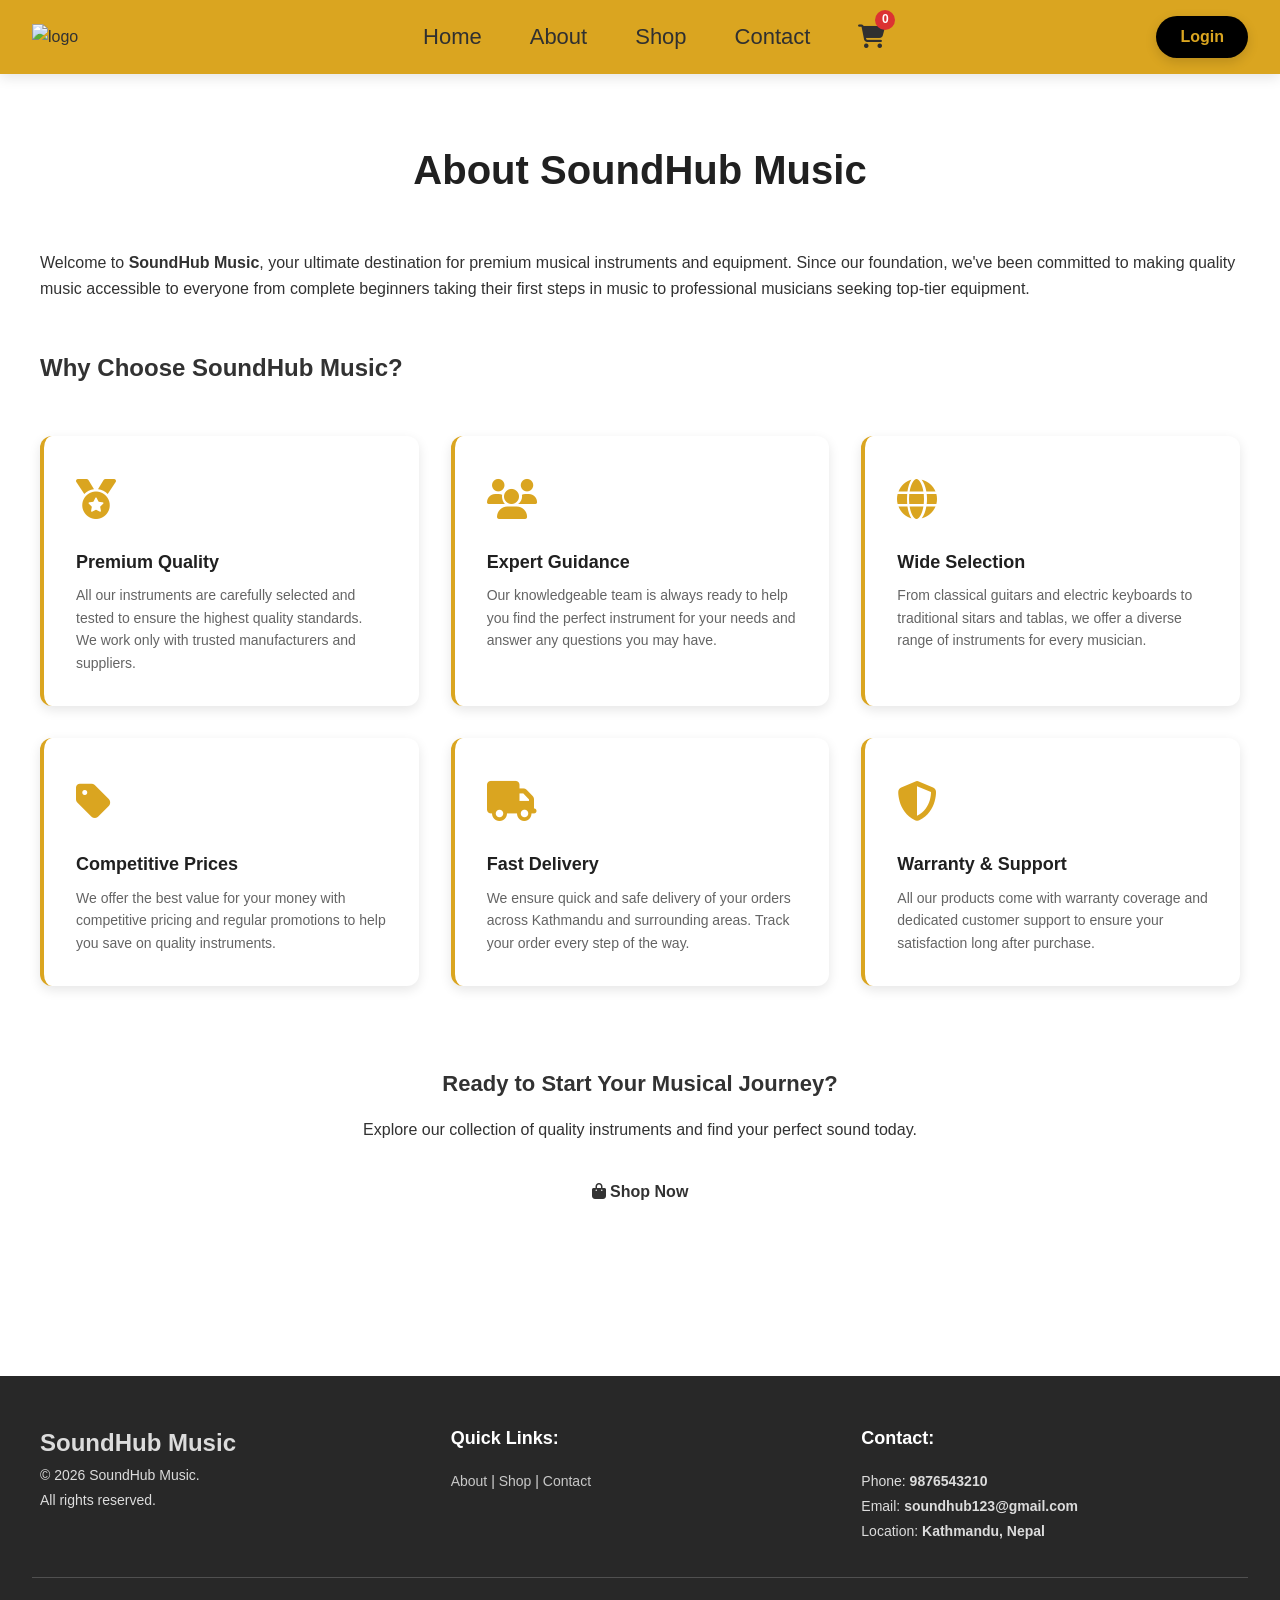
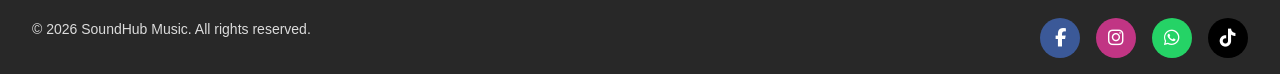
==== about.html @ e7123ff2 "initial commit" ====
<!DOCTYPE html>
<html lang="en">
<head>
    <meta charset="UTF-8">
    <meta name="viewport" content="width=device-width, initial-scale=1.0">
    <title>About Us - SoundHub Music</title>
    <link href="https://cdnjs.cloudflare.com/ajax/libs/font-awesome/6.4.0/css/all.min.css" rel="stylesheet">
    <link rel="stylesheet" href="style.css">
</head>
<body>
    <!-- Header -->
    <header>
         <div class="logo-section">
           <img src="../image/logo.png" alt="logo">
        </div>
        <nav>
            <a href="index.html">Home</a>
            <a href="about.html">About</a>
            <a href="products.html">Shop</a>
            <a href="contact.html">Contact</a>
            <div class="cart-icon" onclick="openCart()">
                <i class="fas fa-shopping-cart"></i>
                <span class="cart-count" id="cartCount">0</span>
            </div>
        </nav>
        <button class="login-btn" onclick="openLogin()">Login</button>
    </header>

    <!-- About Section -->
    <section class="content-section">
        <div class="section-container">
            <h2 class="section-title">About SoundHub Music</h2>
            
            <p class="section-intro">
                Welcome to <strong>SoundHub Music</strong>, your ultimate destination for premium musical instruments and equipment. 
                Since our foundation, we've been committed to making quality music accessible to everyone from complete beginners 
                taking their first steps in music to professional musicians seeking top-tier equipment.
            </p>

            <h3 style="font-size: 24px; margin-top: 3rem; margin-bottom: 2rem; color: var(--text-dark);">Why Choose SoundHub Music?</h3>

            <div class="features-grid">
                <div class="feature-card">
                    <div class="feature-icon">
                        <i class="fas fa-medal"></i>
                    </div>
                    <div class="feature-title">Premium Quality</div>
                    <div class="feature-description">
                        All our instruments are carefully selected and tested to ensure the highest quality standards. 
                        We work only with trusted manufacturers and suppliers.
                    </div>
                </div>

                <div class="feature-card">
                    <div class="feature-icon">
                        <i class="fas fa-users"></i>
                    </div>
                    <div class="feature-title">Expert Guidance</div>
                    <div class="feature-description">
                        Our knowledgeable team is always ready to help you find the perfect instrument for your needs and 
                        answer any questions you may have.
                    </div>
                </div>

                <div class="feature-card">
                    <div class="feature-icon">
                        <i class="fas fa-globe"></i>
                    </div>
                    <div class="feature-title">Wide Selection</div>
                    <div class="feature-description">
                        From classical guitars and electric keyboards to traditional sitars and tablas, we offer a diverse 
                        range of instruments for every musician.
                    </div>
                </div>

                <div class="feature-card">
                    <div class="feature-icon">
                        <i class="fas fa-tag"></i>
                    </div>
                    <div class="feature-title">Competitive Prices</div>
                    <div class="feature-description">
                        We offer the best value for your money with competitive pricing and regular promotions to help you 
                        save on quality instruments.
                    </div>
                </div>

                <div class="feature-card">
                    <div class="feature-icon">
                        <i class="fas fa-truck"></i>
                    </div>
                    <div class="feature-title">Fast Delivery</div>
                    <div class="feature-description">
                        We ensure quick and safe delivery of your orders across Kathmandu and surrounding areas. Track your 
                        order every step of the way.
                    </div>
                </div>

                <div class="feature-card">
                    <div class="feature-icon">
                        <i class="fas fa-shield-alt"></i>
                    </div>
                    <div class="feature-title">Warranty & Support</div>
                    <div class="feature-description">
                        All our products come with warranty coverage and dedicated customer support to ensure your satisfaction 
                        long after purchase.
                    </div>
                </div>
            </div>



            <div style="background: linear-gradient(135deg, var(--primary-gold), var(--hover-gold)); 
                padding: 2rem; border-radius: 12px; margin-top: 3rem; text-align: center; color: var(--primary-dark);">
                <h3 style="font-size: 22px; margin-bottom: 1rem;">Ready to Start Your Musical Journey?</h3>
                <p style="margin-bottom: 1.5rem; font-size: 16px;">
                    Explore our collection of quality instruments and find your perfect sound today.
                </p>
                <a href="products.html" style="display: inline-block; background: white; color: var(--primary-gold); 
                   padding: 0.75rem 2rem; border-radius: 25px; text-decoration: none; font-weight: 600; 
                   transition: all 0.3s ease;" 
                   onmouseover="this.style.transform='scale(1.05)'" 
                   onmouseout="this.style.transform='scale(1)'">
                    <i class="fas fa-shopping-bag"></i> Shop Now
                </a>
            </div>
        </div>
    </section>

    <!-- Footer -->
    <footer>
        <div class="footer-content">
            <div class="footer-section">
                <h2>SoundHub Music</h2>
                <p>© 2026 SoundHub Music.<br>All rights reserved.</p>
            </div>
            <div class="footer-section">
                <h3>Quick Links:</h3>
                <p>
                    <a href="about.html">About</a> | 
                    <a href="products.html">Shop</a> | 
                    <a href="contact.html">Contact</a>
                </p>
            </div>
            <div class="footer-section">
                <h3>Contact:</h3>
                <p>Phone: <strong>9876543210</strong><br>
                Email: <strong>soundhub123@gmail.com</strong><br>
                Location: <strong>Kathmandu, Nepal</strong></p>
            </div>
        </div>
        <div class="footer-divider">
            <p>&copy; 2026 SoundHub Music. All rights reserved.</p>
            <div class="social-links">
                <a href="https://facebook.com" class="social-icon facebook-icon" title="Facebook">
                    <i class="fab fa-facebook-f"></i>
                </a>
                <a href="https://instagram.com" class="social-icon instagram-icon" title="Instagram">
                    <i class="fab fa-instagram"></i>
                </a>
                <a href="https://whatsapp.com" class="social-icon whatsapp-icon" title="WhatsApp">
                    <i class="fab fa-whatsapp"></i>
                </a>
                <a href="https://tiktok.com" class="social-icon tiktok-icon" title="TikTok">
                    <i class="fab fa-tiktok"></i>
                </a>
            </div>
        </div>
    </footer>

    <script src="script.js"></script>
</body>
</html>
---- style.css ----
* {
    margin: 0;
    padding: 0;
    box-sizing: border-box;
}

html {
    scroll-behavior: smooth;
}

body {
    font-family: 'Segoe UI', Tahoma, Geneva, Verdana, sans-serif;
    color: rgb(50, 50, 50);
    line-height: 1.6;
    overflow-x: hidden;
}

header {
    background: rgb(218, 165, 32);
    padding: 16px 32px;
    display: flex;
    justify-content: space-between;
    align-items: center;
    box-shadow: 0 4px 12px rgba(0, 0, 0, 0.1);
    position: sticky;
    top: 0;
    z-index: 1000;
    animation: slideDown 0.5s ease-out;
}

.logo-section {
    width: 120px;
    align-items: center;
    gap: 16px;
    cursor: pointer;
    transition: transform 0.3s ease;
}

.logo-section img {
    width: 100%;
    height: auto;
    display: block;
}

.logo-section:hover {
    transform: scale(1.05);
}

nav {
    display: flex;
    gap: 48px;
    align-items: center;
}

nav a {
    color: rgb(48, 48, 48);
    text-decoration: none;
    font-weight: 500;
    font-size: 22px;
    position: relative;
    transition: color 0.3s ease;
}

nav a::after {
    content: '';
    position: absolute;
    bottom: -5px;
    left: 0;
    width: 0;
    height: 3px;
    background: rgb(48, 48, 48);
    transition: width 0.3s ease;
}

nav a:hover::after {
    width: 100%;
}

.cart-icon {
    font-size: 24px;
    color: rgb(48, 48, 48);
    cursor: pointer;
    transition: transform 0.3s ease;
    position: relative;
}

.cart-icon:hover {
    transform: scale(1.15);
}

.cart-count {
    position: absolute;
    top: -8px;
    right: -10px;
    background: rgb(220, 50, 50);
    color: white;
    border-radius: 50%;
    width: 20px;
    height: 20px;
    display: flex;
    align-items: center;
    justify-content: center;
    font-size: 12px;
    font-weight: bold;
}

.login-btn {
    background: rgb(0, 0, 0);
    color: rgb(218, 165, 32);
    border: none;
    padding: 12px 24px;
    border-radius: 25px;
    cursor: pointer;
    font-size: 16px;
    font-weight: 600;
    transition: all 0.3s ease;
    box-shadow: 0 4px 12px rgba(0, 0, 0, 0.15);
}

.login-btn:hover {
    background: rgb(30, 30, 30);
    transform: translateY(-2px);
    box-shadow: 0 6px 16px rgba(0, 0, 0, 0.2);
}

/* HERO SECTION */
.hero {
    background: linear-gradient(135deg, rgb(68, 68, 68) 0%, rgb(85, 85, 85) 100%);
    background-image: url("../image/hero-musicians.jpg");
    background-position: center;
    color: white;
    padding: 64px 32px;
    min-height: 600px;
    display: flex;
    align-items: center;
    justify-content: space-between;
    position: relative;
    overflow: hidden;
}

.hero-content {
    flex: 1;
    z-index: 2;
    animation: fadeInLeft 0.8s ease-out;
    font-size: 48px;
    font-weight: bold;
    margin-bottom: 16px;
    font-family: 'Playfair Display', serif;
}

.hero h1 {
    font-size: 64px;
    font-weight: 300;
    margin-bottom: 24px;
    letter-spacing: 2px;
    text-shadow: 2px 2px 4px rgba(0, 0, 0, 0.3);
    line-height: 1.1;
}

.hero-quote {
    font-size: 18px;
    font-style: italic;
    margin-bottom: 32px;
    color: rgb(230, 230, 230);
    max-width: 600px;
}

.button-group {
    display: flex;
    gap: 32px;
    margin-top: 32px;
}

.btn {
    padding: 16px 32px;
    border: none;
    border-radius: 30px;
    cursor: pointer;
    font-size: 16px;
    font-weight: 600;
    transition: all 0.3s ease;
    display: inline-flex;
    align-items: center;
    gap: 8px;
}

.btn-primary {
    background: rgb(218, 165, 32);
    color: rgb(48, 48, 48);
    box-shadow: 0 6px 20px rgba(218, 165, 32, 0.3);
}

.btn-primary:hover {
    background: rgb(200, 148, 20);
    box-shadow: 0 8px 25px rgba(218, 165, 32, 0.4);
}

.btn-secondary {
    background: rgba(255, 255, 255, 0.15);
    color: white;
    border: 2px solid rgb(218, 165, 32);
}

.btn-secondary:hover {
    box-shadow: 0 8px 25px rgba(218, 165, 32, 0.4);
}


.hero-visual {
    flex: 1;
    position: relative;
    z-index: 2;
    display: flex;
    justify-content: center;
    align-items: flex-end;
    animation: fadeInRight 0.8s ease-out;
}

.musician-silhouettes {
    position: relative;
    width: 100%;
    height: 400px;
}

.musician {
    position: absolute;
    bottom: 0;
    font-size: 200px;
    color: rgba(0, 0, 0, 0.6);
    opacity: 0.8;
    animation: float 3s ease-in-out infinite;
}

.musician:nth-child(1) {
    left: 5%;
    animation-delay: 0s;
}

.musician:nth-child(2) {
    left: 40%;
    animation-delay: 0.5s;
}

.musician:nth-child(3) {
    left: 75%;
    animation-delay: 1s;
}

.music-notes {
    position: absolute;
    top: 50px;
    right: 50px;
    font-size: 40px;
    color: rgb(218, 165, 32);
    animation: noteFloat 4s ease-in-out infinite;
}

/* PRODUCTS SECTION */
.products-section {
    padding: 64px 32px;
    background: white;
    animation: fadeIn 0.8s ease-out;
}

.section-title {
    text-align: center;
    font-size: 40px;
    margin-bottom: 48px;
    color: rgb(32, 32, 32);
}

.products-grid {
    display: grid;
    grid-template-columns: repeat(auto-fit, minmax(250px, 1fr));
    gap: 32px;
    max-width: 1200px;
    margin: 0 auto;
}

.product-card {
    background: white;
    border-radius: 12px;
    overflow: hidden;
    box-shadow: 0 4px 12px rgba(0, 0, 0, 0.1);
    transition: all 0.3s ease;
    cursor: pointer;
    border: 2px solid transparent;
}

.product-card:hover {
    transform: translateY(-8px);
    box-shadow: 0 12px 30px rgba(218, 165, 32, 0.2);
    border-color: rgb(218, 165, 32);
}

.product-image {
    width: 100%;
    height: 200px;
    background: linear-gradient(135deg, rgb(240, 240, 240) 0%, rgb(220, 220, 220) 100%);
    display: flex;
    align-items: center;
    justify-content: center;
    font-size: 80px;
    color: rgb(218, 165, 32);
}

.product-info {
    padding: 24px;
}

.product-name {
    font-size: 18px;
    font-weight: 600;
    margin-bottom: 8px;
    color: rgb(32, 32, 32);
}

.product-category {
    font-size: 12px;
    color: rgb(150, 150, 150);
    margin-bottom: 16px;
    text-transform: uppercase;
    letter-spacing: 1px;
}

.product-price {
    font-size: 24px;
    font-weight: bold;
    color: rgb(218, 165, 32);
    margin-bottom: 16px;
}

.product-rating {
    display: flex;
    gap: 4px;
    margin-bottom: 16px;
}

.star {
    color: rgb(218, 165, 32);
    font-size: 14px;
}

.add-to-cart {
    width: 100%;
    padding: 12px;
    background: rgb(218, 165, 32);
    color: rgb(48, 48, 48);
    border: none;
    border-radius: 8px;
    cursor: pointer;
    font-weight: 600;
    transition: all 0.3s ease;
}

.add-to-cart:hover {
    background: rgb(200, 148, 20);
    transform: scale(1.05);
}

/* ABOUT & CONTENT SECTIONS */
.content-section {
    padding: 64px 32px;
    background: white;
    min-height: calc(100vh - 200px);
    animation: fadeIn 0.8s ease-out;
}

.content-section.alt {
    background: rgb(250, 250, 250);
}

.section-container {
    max-width: 1200px;
    margin: 0 auto;
}



.features-grid {
    display: grid;
    grid-template-columns: repeat(auto-fit, minmax(280px, 1fr));
    gap: 32px;
    margin-top: 48px;
}

.feature-card {
    background: white;
    padding: 32px;
    border-radius: 12px;
    box-shadow: 0 4px 12px rgba(0, 0, 0, 0.1);
    transition: all 0.3s ease;
    border-left: 4px solid rgb(218, 165, 32);
}

.feature-icon {
    font-size: 40px;
    color: rgb(218, 165, 32);
    margin-bottom: 16px;
}

.feature-title {
    font-size: 18px;
    font-weight: 600;
    margin-bottom: 8px;
    color: rgb(32, 32, 32);
}

.feature-description {
    font-size: 14px;
    color: rgb(100, 100, 100);
    line-height: 1.6;
}

/* CONTACT FORM */
.contact-container {
    max-width: 600px;
    margin: 0 auto;
}

.contact-form {
    background: white;
    padding: 32px;
    border-radius: 12px;
    box-shadow: 0 4px 12px rgba(0, 0, 0, 0.1);
}

.form-group {
    margin-bottom: 24px;
}

label {
    display: block;
    margin-bottom: 8px;
    color: rgb(32, 32, 32);
    font-weight: 500;
}

input,
textarea {
    width: 100%;
    padding: 12px;
    border: 2px solid rgb(220, 220, 220);
    border-radius: 8px;
    font-size: 14px;
    transition: border-color 0.3s ease;
}

.form-submit {
    width: 100%;
    padding: 16px;
    background: rgb(218, 165, 32);
    color: rgb(48, 48, 48);
    border: none;
    border-radius: 8px;
    font-size: 16px;
    font-weight: 600;
}

.contact-info-box {
    background: white;
    margin-top: 12px;
    padding: 32px;
    border-radius: 12px;
    box-shadow: 0 4px 12px rgba(0, 0, 0, 0.1);
}

.contact-info-item {
    display: flex;
    gap: 16px;
    margin-bottom: 24px;
}

.contact-icon {
    font-size: 28px;
    color: rgb(218, 165, 32);
}

.contact-details h4 {
    color: rgb(32, 32, 32);
    margin-bottom: 8px;
    font-size: 16px;
}

.contact-details p {
    color: rgb(100, 100, 100);
    font-size: 14px;
    line-height: 1.6;
}

.contact-details a {
    color: rgb(218, 165, 32);
    text-decoration: none;
}

.contact-details a:hover {
    text-decoration: underline;
}

/* CART */
.cart-items {
    max-height: 300px;
    overflow-y: auto;
    margin-bottom: 16px;
}

.cart-item {
    display: flex;
    justify-content: space-between;
    align-items: center;
    padding: 12px;
    border-bottom: 1px solid rgb(220, 220, 220);
}

.cart-item-name {
    font-weight: 600;
    color: rgb(32, 32, 32);
}

.cart-item-price {
    color: rgb(218, 165, 32);
    font-weight: 600;
}

.remove-btn {
    background: rgb(220, 50, 50);
    color: white;
    border: none;
    padding: 4px 12px;
    border-radius: 4px;
    cursor: pointer;
    font-size: 12px;
    transition: background 0.3s ease;
}

.remove-btn:hover {
    background: rgb(190, 30, 30);
}

.cart-total {
    display: flex;
    justify-content: space-between;
    font-size: 18px;
    font-weight: bold;
    padding: 16px 0;
    border-top: 2px solid rgb(218, 165, 32);
    color: rgb(32, 32, 32);
}

.checkout-btn {
    width: 100%;
    padding: 16px;
    background: rgb(218, 165, 32);
    color: rgb(48, 48, 48);
    border: none;
    border-radius: 8px;
    font-size: 16px;
    font-weight: 600;
    cursor: pointer;
    transition: all 0.3s ease;
}

.checkout-btn:hover {
    background: rgb(200, 148, 20);
}

/* FOOTER */
footer {
    background: rgb(40, 40, 40);
    color: rgb(220, 220, 220);
    padding: 48px 32px 16px;
    margin-top: 64px;
}

.footer-content {
    max-width: 1200px;
    margin: 0 auto;
    display: grid;
    grid-template-columns: repeat(auto-fit, minmax(250px, 1fr));
    gap: 32px;
    margin-bottom: 32px;
}

.footer-section h3 {
    color: white;
    margin-bottom: 16px;
    font-size: 18px;
}

.footer-section p {
    line-height: 1.8;
    font-size: 14px;
}

.footer-section a {
    color: rgb(200, 200, 200);
    text-decoration: none;
    transition: color 0.3s ease;
}

.footer-section a:hover {
    color: rgb(218, 165, 32);
}

.social-links {
    display: flex;
    gap: 16px;
    margin-top: 16px;
}

.social-icon {
    width: 40px;
    height: 40px;
    border-radius: 50%;
    display: flex;
    align-items: center;
    justify-content: center;
    cursor: pointer;
    transition: all 0.3s ease;
    font-size: 18px;
    color: white;
    text-decoration: none;
}

.facebook-icon {
    background: rgb(59, 89, 152);
}

.facebook-icon:hover {
    background: rgb(45, 70, 130);
    transform: translateY(-3px);
}

.instagram-icon {
    background: rgb(193, 53, 132);
}

.instagram-icon:hover {
    background: rgb(170, 35, 110);
    transform: translateY(-3px);
}

.whatsapp-icon {
    background: rgb(37, 211, 102);
}

.whatsapp-icon:hover {
    background: rgb(25, 180, 80);
    transform: translateY(-3px);
}

.tiktok-icon {
    background: rgb(0, 0, 0);
}

.tiktok-icon:hover {
    background: rgb(40, 40, 40);
    transform: translateY(-3px);
}

.footer-divider {
    border-top: 1px solid rgb(80, 80, 80);
    padding-top: 24px;
    display: flex;
    justify-content: space-between;
    align-items: center;
    font-size: 14px;
}

/* SUCCESS MESSAGE */
.success-message {
    position: fixed;
    top: 100px;
    right: 20px;
    background: rgb(40, 180, 40);
    color: white;
    padding: 16px 24px;
    border-radius: 8px;
    box-shadow: 0 4px 12px rgba(0, 0, 0, 0.2);
    animation: slideInRight 0.5s ease, slideOutRight 0.5s ease 2.5s forwards;
    z-index: 3000;
}

/* ANIMATIONS */

@keyframes slideDown {
    from {
        transform: translateY(-100%);
        opacity: 0;
    }

    to {
        transform: translateY(0);
        opacity: 1;
    }
}

/* Fade In Left Animation */
@keyframes fadeInLeft {
    from {
        opacity: 0;
        transform: translateX(-50px);
    }

    to {
        opacity: 1;
        transform: translateX(0);
    }
}

/* Fade In Right Animation */
@keyframes fadeInRight {
    from {
        opacity: 0;
        transform: translateX(50px);
    }

    to {
        opacity: 1;
        transform: translateX(0);
    }
}

/* Fade In Animation */
@keyframes fadeIn {
    from {
        opacity: 0;
    }

    to {
        opacity: 1;
    }
}

/* Float Animation - Music Notes */
@keyframes noteFloat {

    0%,
    100% {
        transform: translateY(0px) rotate(0deg);
    }

    25% {
        transform: translateY(-20px) rotate(5deg);
    }

    50% {
        transform: translateY(-40px) rotate(0deg);
    }

    75% {
        transform: translateY(-20px) rotate(-5deg);
    }
}

/* Float Animation - Musician Silhouettes */
@keyframes float {

    0%,
    100% {
        transform: translateY(0);
    }

    50% {
        transform: translateY(-20px);
    }
}

/* Bounce Animation - Social Icons */
@keyframes bounce {

    0%,
    100% {
        transform: translateY(0);
    }

    50% {
        transform: translateY(-10px);
    }
}

/* Glow Animation - Focus State */
@keyframes glow {

    0%,
    100% {
        box-shadow: 0 0 5px rgba(218, 165, 32, 0.5);
    }

    50% {
        box-shadow: 0 0 15px rgba(218, 165, 32, 0.8);
    }
}

/* RESPONSIVE DESIGN */
@media (max-width: 768px) {
    header {
        padding: 12px 16px;
        gap: 8px;
    }

    nav {
        gap: 8px;
        font-size: 13px;
    }

    .hero {
        padding: 32px 16px;
        min-height: 400px;
    }

    .hero h1 {
        font-size: 32px;
    }

    .button-group {
        gap: 8px;
    }

    .btn {
        padding: 10px 16px;
        font-size: 14px;
    }

    .musician {
        font-size: 100px;
    }

    .products-section {
        padding: 32px 16px;
    }

    .section-title {
        font-size: 24px;
    }

    .products-grid {
        gap: 16px;
    }

    .contact-form {
        padding: 16px;
    }

    .modal-content {
        width: 90%;
    }

    footer {
        padding: 24px 16px 12px;
    }

    .footer-divider {
        gap: 8px;
        font-size: 12px;
    }
}
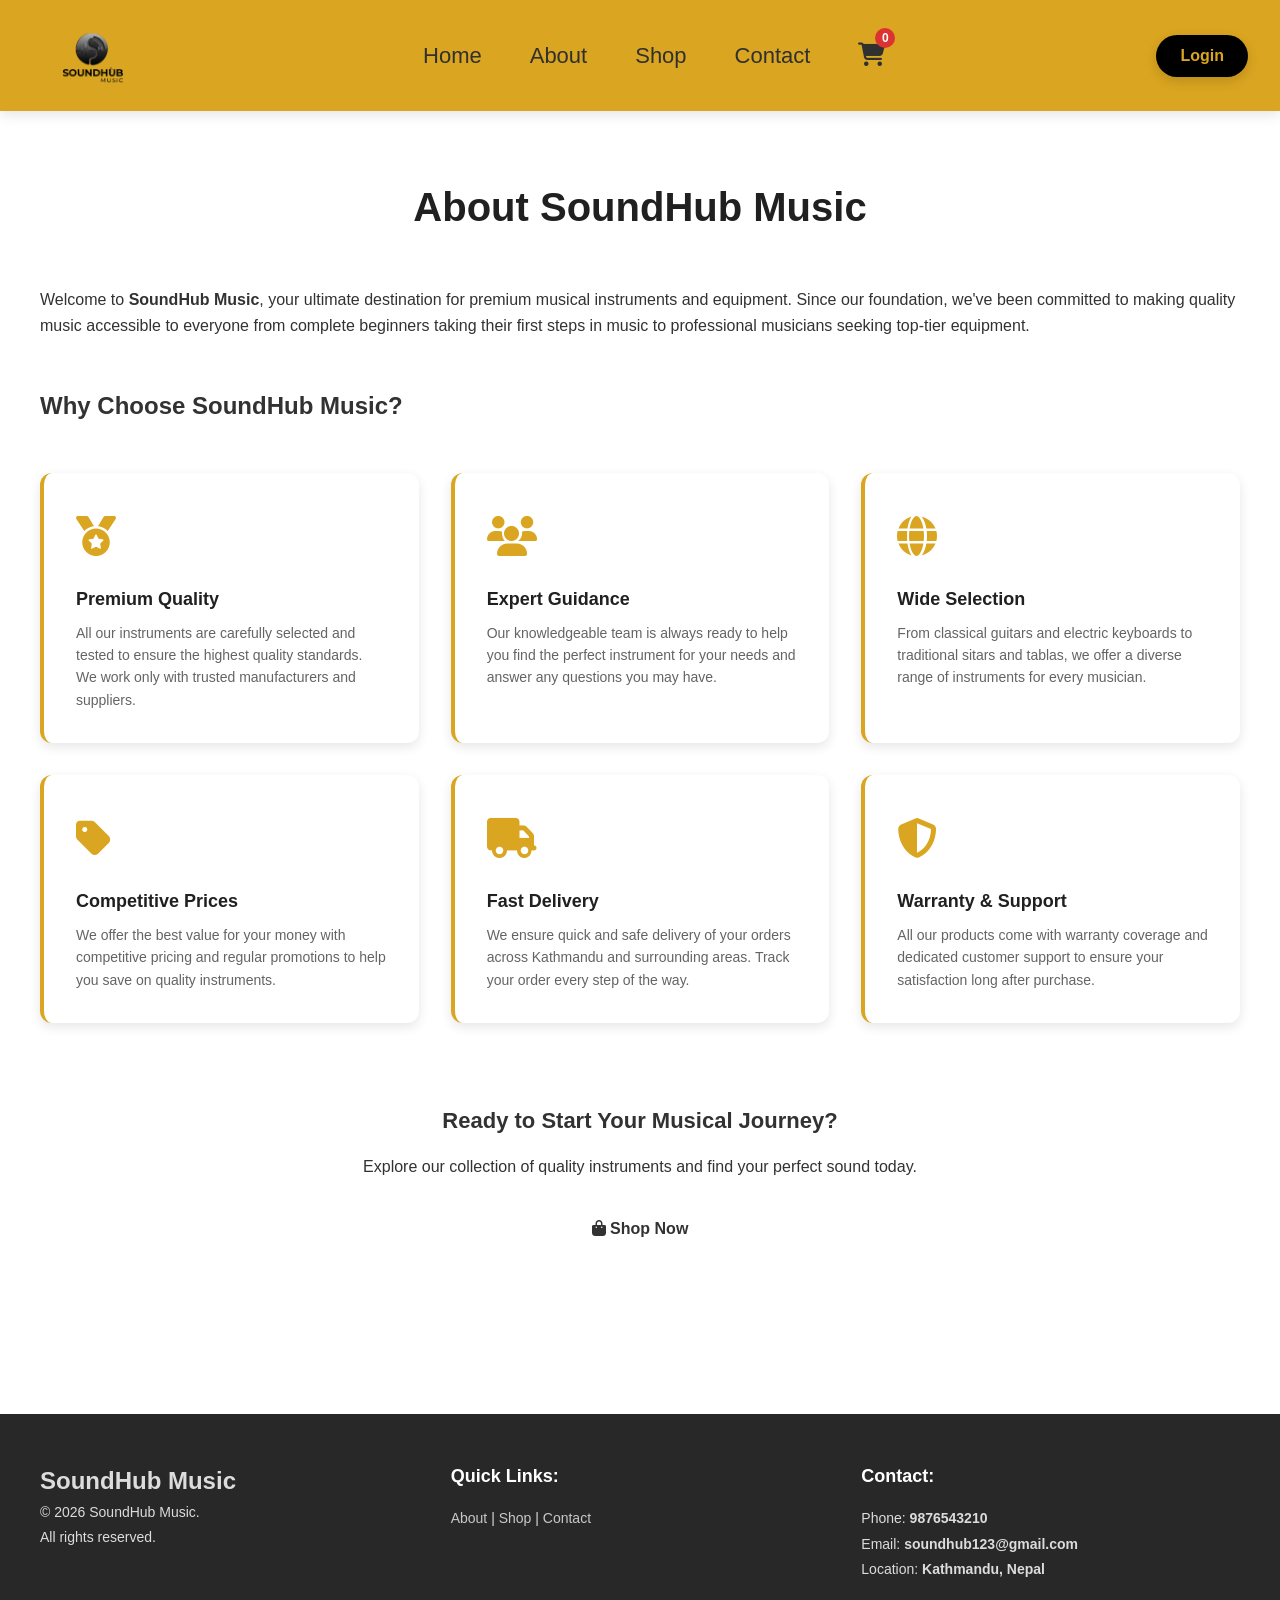
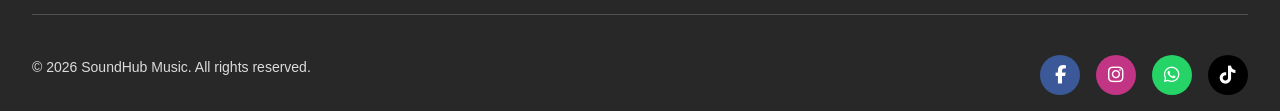
==== commit aacf16da: "Fix logo image path in about.html" ====
--- a/about.html
+++ b/about.html
@@ -11,7 +11,7 @@
     <!-- Header -->
     <header>
          <div class="logo-section">
-           <img src="../image/logo.png" alt="logo">
+           <img src="image/logo.png" alt="logo">
         </div>
         <nav>
             <a href="index.html">Home</a>
@@ -169,4 +169,4 @@
 
     <script src="script.js"></script>
 </body>
-</html>+</html>
